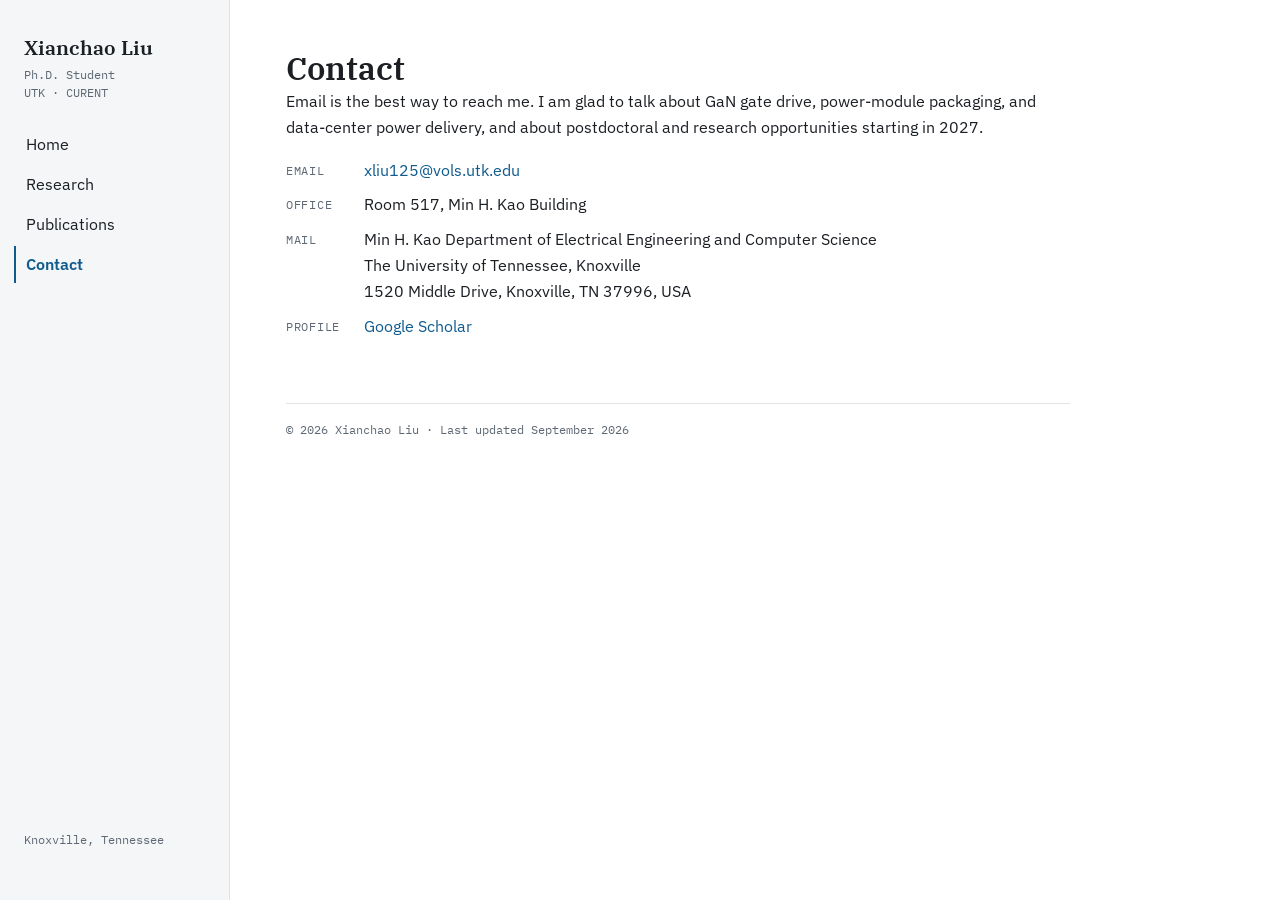
==== contact.html @ 83933827 "Add files via upload" ====
<!DOCTYPE html>
<html lang="en">
<head>
<meta charset="utf-8">
<meta name="viewport" content="width=device-width, initial-scale=1, viewport-fit=cover">
<title>Contact — Xianchao Liu</title>
<meta name="description" content="Contact information for Xianchao Liu, Ph.D. student at the University of Tennessee, Knoxville (CURENT).">
<link rel="preconnect" href="https://fonts.googleapis.com">
<link rel="preconnect" href="https://fonts.gstatic.com" crossorigin>
<link rel="stylesheet" href="https://fonts.googleapis.com/css2?family=IBM+Plex+Sans:ital,wght@0,400;0,500;0,600;1,400&family=IBM+Plex+Serif:wght@500;600&family=IBM+Plex+Mono:wght@400;500&display=swap">
<link rel="stylesheet" href="style.css">
</head>
<body>
<div class="layout">

  <aside class="rail">
    <div>
      <a class="site-name" href="index.html">Xianchao Liu</a>
      <p class="site-sub">Ph.D. Student<br>UTK · CURENT</p>
    </div>
    <nav aria-label="Site">
      <a href="index.html">Home</a>
      <a href="research.html">Research</a>
      <a href="publications.html">Publications</a>
      <a href="contact.html" aria-current="page">Contact</a>
    </nav>
    <p class="rail-foot">Knoxville, Tennessee</p>
  </aside>

  <main>

    <h1>Contact</h1>
    <p>
      Email is the best way to reach me. I am glad to talk about GaN gate drive, power-module packaging, and
      data-center power delivery, and about postdoctoral and research opportunities starting in 2027.
    </p>

    <dl class="contact-block">
      <dt>Email</dt>
      <dd><a href="mailto:xliu125@vols.utk.edu">xliu125@vols.utk.edu</a></dd>
      <dt>Office</dt>
      <dd>Room 517, Min H. Kao Building</dd>
      <dt>Mail</dt>
      <dd>
        <address>
          Min H. Kao Department of Electrical Engineering and Computer Science<br>
          The University of Tennessee, Knoxville<br>
          1520 Middle Drive, Knoxville, TN 37996, USA
        </address>
      </dd>
      <dt>Profile</dt>
      <dd><a href="https://scholar.google.com/citations?user=OeDwyBIAAAAJ&amp;hl=en">Google Scholar</a></dd>
    </dl>

    <footer class="foot">© 2026 Xianchao Liu · Last updated September 2026</footer>

  </main>
</div>
</body>
</html>
---- style.css ----
/* ------------------------------------------------------------
   Personal academic site — shared stylesheet
   Layout: fixed left rail (like a jemdoc site) + single content column.
   Edit colors and fonts here; every page picks them up.
   ------------------------------------------------------------ */

:root {
  --bg: #ffffff;
  --ink: #1b1f24;
  --muted: #5d6874;
  --accent: #0f5b8e;
  --accent-hover: #0a4670;
  --rail: #f4f6f8;
  --rule: #dfe4e9;
  --surface: #f7f9fa;
  --placeholder: #c8d0d8;

  --font-body: "IBM Plex Sans", "Helvetica Neue", Arial, sans-serif;
  --font-head: "IBM Plex Serif", Georgia, "Times New Roman", serif;
  --font-mono: "IBM Plex Mono", Menlo, Consolas, monospace;

  color-scheme: light dark;
}

@media (prefers-color-scheme: dark) {
  :root:not([data-theme="light"]) {
    --bg: #0f1317;
    --ink: #e3e7eb;
    --muted: #9aa4ae;
    --accent: #72b5e5;
    --accent-hover: #9ccbee;
    --rail: #141a20;
    --rule: #29323b;
    --surface: #161d24;
    --placeholder: #3a4551;
  }
}

:root[data-theme="dark"] {
  --bg: #0f1317;
  --ink: #e3e7eb;
  --muted: #9aa4ae;
  --accent: #72b5e5;
  --accent-hover: #9ccbee;
  --rail: #141a20;
  --rule: #29323b;
  --surface: #161d24;
  --placeholder: #3a4551;
}

/* ---------- base ---------- */

* { box-sizing: border-box; }

html { -webkit-text-size-adjust: 100%; }

body {
  margin: 0;
  background: var(--bg);
  color: var(--ink);
  font-family: var(--font-body);
  font-size: 16px;
  line-height: 1.65;
}

a { color: var(--accent); text-decoration: none; }
a:hover { color: var(--accent-hover); text-decoration: underline; }
a:focus-visible { outline: 2px solid var(--accent); outline-offset: 2px; border-radius: 2px; }

h1, h2, h3 {
  font-family: var(--font-head);
  font-weight: 600;
  line-height: 1.25;
  text-wrap: balance;
  margin: 0;
}
h1 { font-size: 2rem; }
h2 {
  font-size: 1.35rem;
  margin: 2.5rem 0 0.75rem;
  padding-bottom: 0.35rem;
  border-bottom: 1px solid var(--rule);
}
h3 { font-size: 1.1rem; margin: 1.5rem 0 0.4rem; }

p { margin: 0 0 1rem; }
ul, ol { margin: 0 0 1rem; padding-left: 1.25rem; }
img { max-width: 100%; }

/* ---------- layout: rail + main ---------- */

.layout {
  display: grid;
  grid-template-columns: 230px minmax(0, 1fr);
  min-height: 100vh;
}

.rail {
  background: var(--rail);
  border-right: 1px solid var(--rule);
  padding: 2.25rem 1.5rem;
  position: sticky;
  top: 0;
  height: 100vh;
  display: flex;
  flex-direction: column;
  gap: 1.5rem;
}

.site-name {
  font-family: var(--font-head);
  font-size: 1.25rem;
  font-weight: 600;
  color: var(--ink);
  line-height: 1.2;
  display: block;
}
.site-name:hover { text-decoration: none; color: var(--accent); }

.site-sub {
  font-family: var(--font-mono);
  font-size: 0.75rem;
  color: var(--muted);
  margin: 0.35rem 0 0;
  line-height: 1.5;
}

.rail nav { display: flex; flex-direction: column; gap: 0.15rem; }
.rail nav a {
  color: var(--ink);
  padding: 0.35rem 0.6rem;
  margin-left: -0.6rem;
  border-left: 2px solid transparent;
  border-radius: 0 3px 3px 0;
}
.rail nav a:hover { background: var(--bg); text-decoration: none; }
.rail nav a[aria-current="page"] {
  color: var(--accent);
  border-left-color: var(--accent);
  font-weight: 600;
}

.rail-foot {
  margin-top: auto;
  font-family: var(--font-mono);
  font-size: 0.72rem;
  color: var(--muted);
  line-height: 1.5;
}

main {
  padding: 3rem 3.5rem 4rem;
  max-width: 56rem;
  width: 100%;
}

/* ---------- home ---------- */

.hero {
  display: grid;
  grid-template-columns: 150px minmax(0, 1fr);
  gap: 2rem;
  align-items: start;
}

.portrait {
  width: 150px;
  max-width: 100%;
  aspect-ratio: 4 / 5;
  border: 1px dashed var(--placeholder);
  background: var(--surface);
  border-radius: 3px;
  display: grid;
  place-items: center;
  text-align: center;
  font-family: var(--font-mono);
  font-size: 0.7rem;
  color: var(--muted);
  overflow: hidden;
}
.portrait img { width: 100%; height: 100%; object-fit: cover; display: block; }

.role { color: var(--muted); margin: 0.5rem 0 0.75rem; }

.tagline {
  font-family: var(--font-head);
  font-size: 1.15rem;
  line-height: 1.4;
  margin: 0 0 1rem;
}

.links { list-style: none; padding: 0; margin: 0; display: flex; flex-wrap: wrap; gap: 0.4rem 0.5rem; }
.links a {
  display: inline-block;
  padding: 0.2rem 0.65rem;
  border: 1px solid var(--rule);
  border-radius: 999px;
  font-size: 0.85rem;
  color: var(--ink);
}
.links a:hover { border-color: var(--accent); color: var(--accent); text-decoration: none; }

.facts {
  display: grid;
  grid-template-columns: max-content minmax(0, 1fr);
  gap: 0.35rem 1.25rem;
  margin: 1rem 0 0;
  font-size: 0.95rem;
}
.facts dt {
  color: var(--muted);
  font-family: var(--font-mono);
  font-size: 0.74rem;
  text-transform: uppercase;
  letter-spacing: 0.06em;
  padding-top: 0.2rem;
}
.facts dd { margin: 0; }

.news-list { list-style: none; padding: 0; margin: 0; display: grid; gap: 0.6rem; }
.news-list li { display: grid; grid-template-columns: 5.5rem minmax(0, 1fr); gap: 1rem; }
.date {
  font-family: var(--font-mono);
  font-size: 0.8rem;
  color: var(--muted);
  padding-top: 0.2rem;
  font-variant-numeric: tabular-nums;
}

/* editor's note — remove once real content is in */
.note {
  font-size: 0.85rem;
  color: var(--muted);
  border-left: 3px solid var(--placeholder);
  background: var(--surface);
  padding: 0.45rem 0.8rem;
  border-radius: 0 3px 3px 0;
  margin: 0 0 1rem;
}

/* ---------- research ---------- */

.thrust {
  display: grid;
  grid-template-columns: minmax(0, 1fr) 300px;
  gap: 1.75rem;
  align-items: start;
  margin-top: 1.5rem;
}
.thrust h3 { margin-top: 0; }
.thrust.no-figure { grid-template-columns: minmax(0, 1fr); }

.figures { display: grid; gap: 1.25rem; }

.figure {
  margin: 0;
  max-width: 100%;
}
/* real figure: image keeps its own aspect ratio; click opens the full-size file */
.figure a { display: block; }
.figure img {
  width: 100%;
  height: auto;
  display: block;
  background: #ffffff;
  border: 1px solid var(--rule);
  border-radius: 3px;
}
/* placeholder box, until a figure is supplied */
.figure .frame {
  aspect-ratio: 4 / 3;
  max-width: 100%;
  border: 1px dashed var(--placeholder);
  background: var(--surface);
  border-radius: 3px;
  display: grid;
  place-items: center;
  text-align: center;
  font-family: var(--font-mono);
  font-size: 0.7rem;
  color: var(--muted);
  padding: 0.5rem;
  overflow: hidden;
}
.figure figcaption { font-size: 0.78rem; color: var(--muted); margin-top: 0.4rem; line-height: 1.4; }

.spec {
  font-family: var(--font-mono);
  font-size: 0.8rem;
  color: var(--muted);
  margin: 0 0 0.5rem;
}

.related { font-size: 0.9rem; color: var(--muted); }

/* ---------- publications ---------- */

.pub-list { list-style: none; padding: 0; margin: 0 0 1.5rem; display: grid; gap: 1rem; counter-reset: pub; }
.pub { position: relative; padding-left: 2.4rem; }
.pub::before {
  counter-increment: pub;
  content: "[" counter(pub) "]";
  position: absolute;
  left: 0;
  top: 0.2rem;
  font-family: var(--font-mono);
  font-size: 0.8rem;
  color: var(--muted);
}
.pub-title { font-weight: 600; }
.pub-authors, .pub-venue { display: block; }
.pub-venue { color: var(--muted); }
.pub-links { display: inline-flex; gap: 0.3rem; margin-top: 0.3rem; }
.pub-links a {
  font-family: var(--font-mono);
  font-size: 0.72rem;
  padding: 0.1rem 0.45rem;
  border: 1px solid var(--rule);
  border-radius: 3px;
}
.pub-links a:hover { border-color: var(--accent); text-decoration: none; }

/* ---------- contact ---------- */

.contact-block { display: grid; grid-template-columns: max-content minmax(0, 1fr); gap: 0.5rem 1.5rem; margin: 1rem 0; }
.contact-block dt { color: var(--muted); font-family: var(--font-mono); font-size: 0.78rem; text-transform: uppercase; letter-spacing: 0.06em; padding-top: 0.2rem; }
.contact-block dd { margin: 0; }
address { font-style: normal; }

/* ---------- footer ---------- */

.foot {
  margin-top: 4rem;
  padding-top: 1rem;
  border-top: 1px solid var(--rule);
  font-family: var(--font-mono);
  font-size: 0.75rem;
  color: var(--muted);
}

/* ---------- phone width ---------- */

@media (max-width: 760px) {
  .layout { grid-template-columns: 1fr; }
  .rail {
    position: static;
    height: auto;
    border-right: 0;
    border-bottom: 1px solid var(--rule);
    padding: 1rem;
    gap: 0.75rem;
  }
  .rail nav { flex-direction: row; flex-wrap: wrap; gap: 0.25rem 0.5rem; }
  .rail nav a {
    border-left: 0;
    border-bottom: 2px solid transparent;
    margin-left: 0;
    padding: 0.25rem 0.4rem;
    border-radius: 3px;
  }
  .rail nav a[aria-current="page"] { border-bottom-color: var(--accent); }
  .rail-foot { display: none; }
  main { padding: 1.5rem 1rem 3rem; }
  .hero { grid-template-columns: 1fr; gap: 1.25rem; }
  .portrait { width: 130px; }
  .thrust { grid-template-columns: 1fr; }
  .thrust .figures, .thrust .figure { order: -1; max-width: 360px; }
  .news-list li { grid-template-columns: 4.5rem minmax(0, 1fr); gap: 0.6rem; }
  .facts, .contact-block { grid-template-columns: 1fr; gap: 0.1rem; }
  .facts dd, .contact-block dd { margin-bottom: 0.6rem; }
}

@media (prefers-reduced-motion: reduce) {
  * { transition: none !important; animation: none !important; }
}
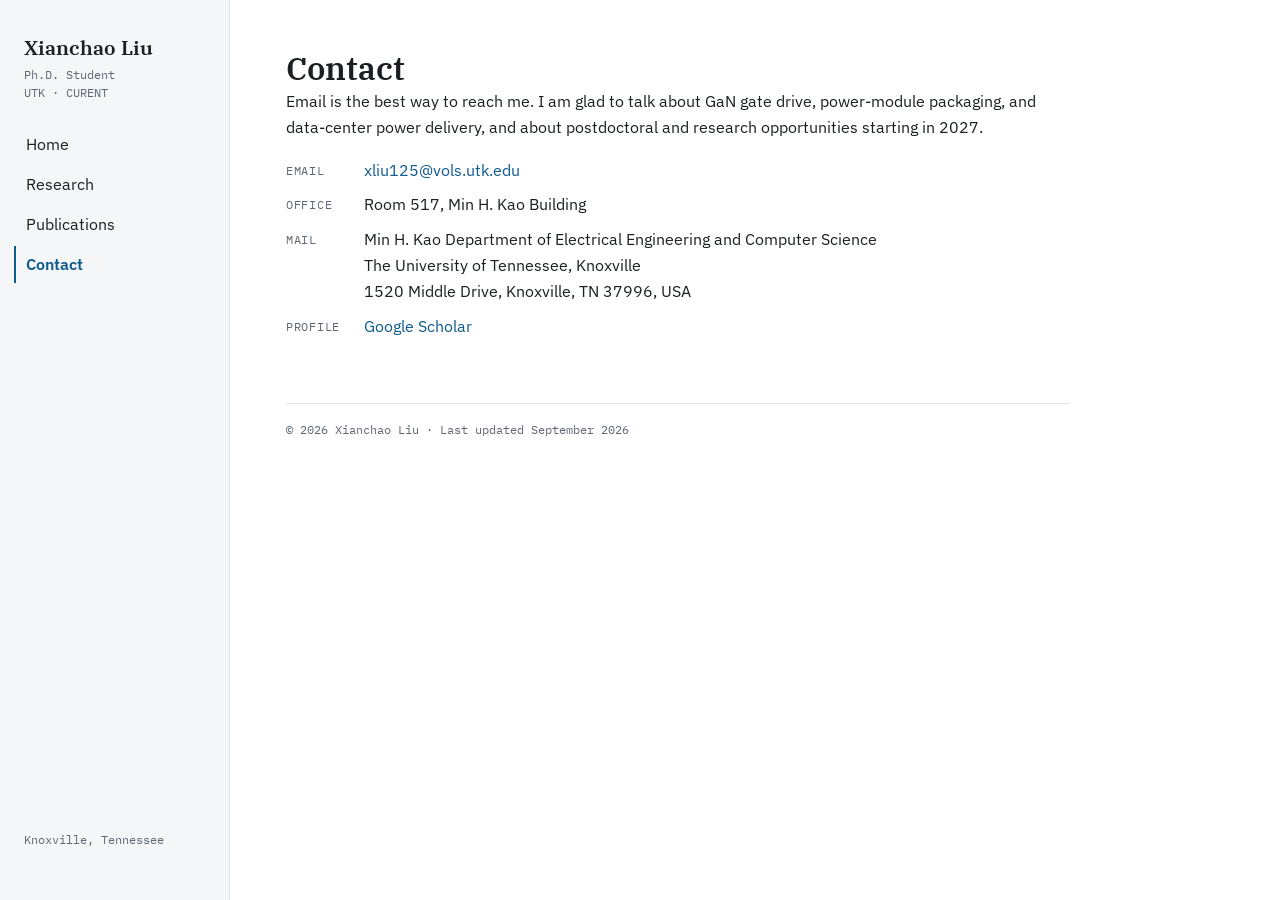
==== commit 3afe5fd3: "Add files via upload" ====
--- a/contact.html
+++ b/contact.html
@@ -5,9 +5,6 @@
 <meta name="viewport" content="width=device-width, initial-scale=1, viewport-fit=cover">
 <title>Contact — Xianchao Liu</title>
 <meta name="description" content="Contact information for Xianchao Liu, Ph.D. student at the University of Tennessee, Knoxville (CURENT).">
-<link rel="preconnect" href="https://fonts.googleapis.com">
-<link rel="preconnect" href="https://fonts.gstatic.com" crossorigin>
-<link rel="stylesheet" href="https://fonts.googleapis.com/css2?family=IBM+Plex+Sans:ital,wght@0,400;0,500;0,600;1,400&family=IBM+Plex+Serif:wght@500;600&family=IBM+Plex+Mono:wght@400;500&display=swap">
 <link rel="stylesheet" href="style.css">
 </head>
 <body>
--- a/style.css
+++ b/style.css
@@ -3,6 +3,18 @@
    Layout: fixed left rail (like a jemdoc site) + single content column.
    Edit colors and fonts here; every page picks them up.
    ------------------------------------------------------------ */
+
+/* ---------- fonts: self-hosted IBM Plex (SIL Open Font License), latin subset ----------
+   Served from this repository so the site loads without Google Fonts (blocked in mainland China). */
+
+@font-face { font-family: "IBM Plex Sans"; font-style: normal; font-weight: 400; font-display: swap; src: url("assets/ibm-plex-sans-latin-400-normal.woff2") format("woff2"); }
+@font-face { font-family: "IBM Plex Sans"; font-style: italic; font-weight: 400; font-display: swap; src: url("assets/ibm-plex-sans-latin-400-italic.woff2") format("woff2"); }
+@font-face { font-family: "IBM Plex Sans"; font-style: normal; font-weight: 500; font-display: swap; src: url("assets/ibm-plex-sans-latin-500-normal.woff2") format("woff2"); }
+@font-face { font-family: "IBM Plex Sans"; font-style: normal; font-weight: 600; font-display: swap; src: url("assets/ibm-plex-sans-latin-600-normal.woff2") format("woff2"); }
+@font-face { font-family: "IBM Plex Serif"; font-style: normal; font-weight: 500; font-display: swap; src: url("assets/ibm-plex-serif-latin-500-normal.woff2") format("woff2"); }
+@font-face { font-family: "IBM Plex Serif"; font-style: normal; font-weight: 600; font-display: swap; src: url("assets/ibm-plex-serif-latin-600-normal.woff2") format("woff2"); }
+@font-face { font-family: "IBM Plex Mono"; font-style: normal; font-weight: 400; font-display: swap; src: url("assets/ibm-plex-mono-latin-400-normal.woff2") format("woff2"); }
+@font-face { font-family: "IBM Plex Mono"; font-style: normal; font-weight: 500; font-display: swap; src: url("assets/ibm-plex-mono-latin-500-normal.woff2") format("woff2"); }
 
 :root {
   --bg: #ffffff;
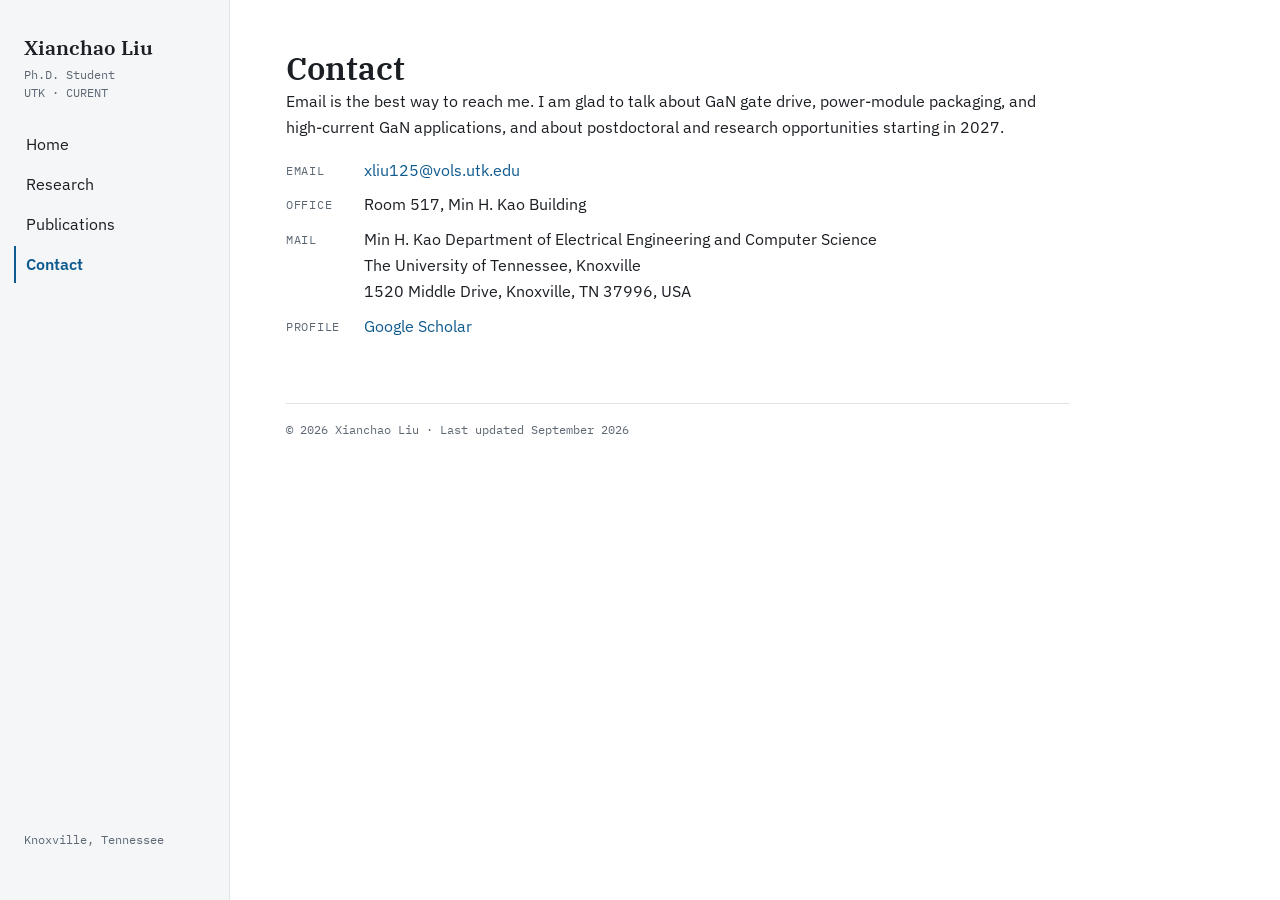
==== commit bd13babd: "Add files via upload" ====
--- a/contact.html
+++ b/contact.html
@@ -29,7 +29,7 @@
     <h1>Contact</h1>
     <p>
       Email is the best way to reach me. I am glad to talk about GaN gate drive, power-module packaging, and
-      data-center power delivery, and about postdoctoral and research opportunities starting in 2027.
+      high-current GaN applications, and about postdoctoral and research opportunities starting in 2027.
     </p>
 
     <dl class="contact-block">
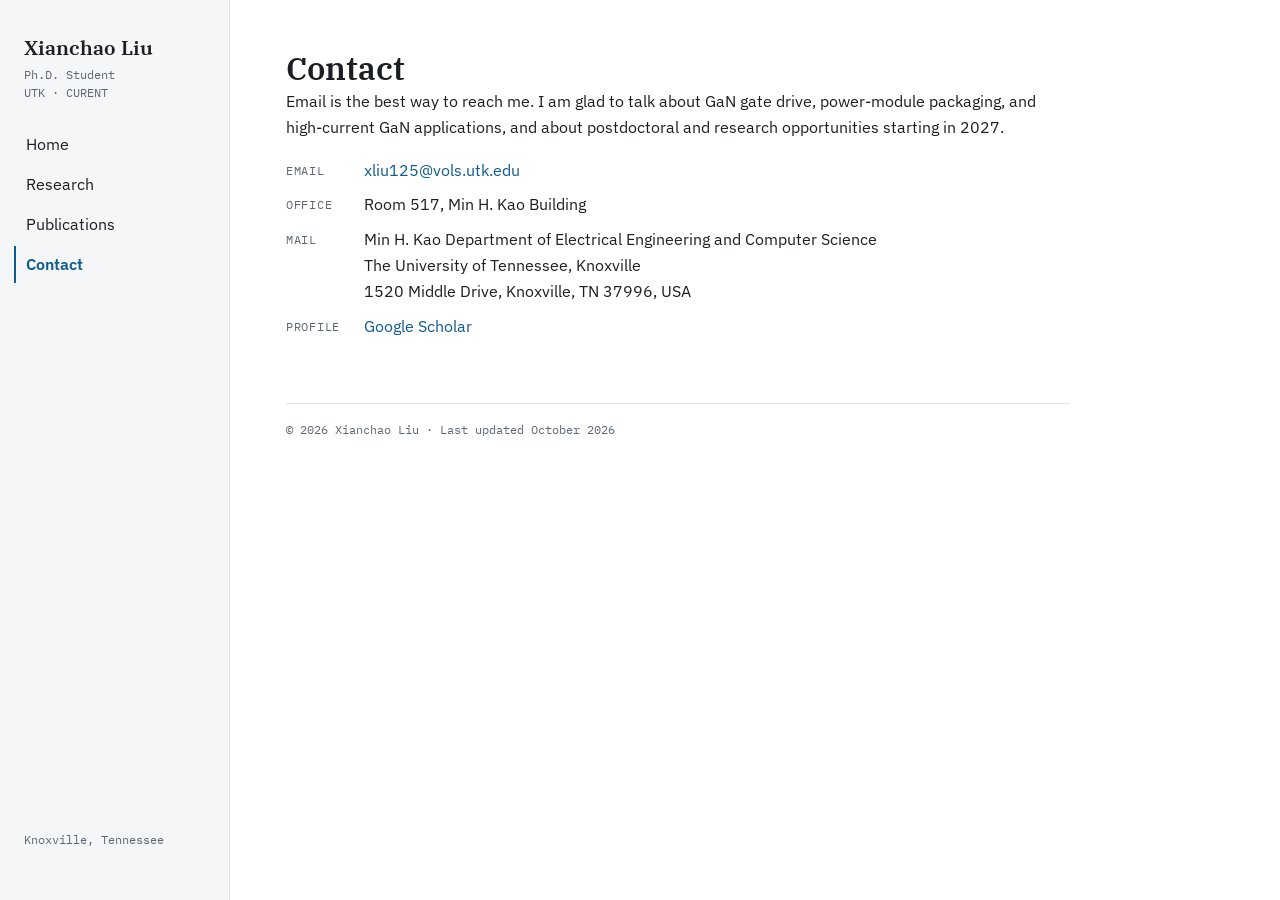
==== commit 754f322f: "Add files via upload" ====
--- a/contact.html
+++ b/contact.html
@@ -49,7 +49,7 @@
       <dd><a href="https://scholar.google.com/citations?user=OeDwyBIAAAAJ&amp;hl=en">Google Scholar</a></dd>
     </dl>
 
-    <footer class="foot">© 2026 Xianchao Liu · Last updated September 2026</footer>
+    <footer class="foot">© 2026 Xianchao Liu · Last updated October 2026</footer>
 
   </main>
 </div>
--- a/style.css
+++ b/style.css
@@ -228,6 +228,8 @@
   padding-top: 0.2rem;
 }
 .facts dd { margin: 0; }
+.expertise { gap: 0.6rem 1.25rem; margin-top: 0.25rem; }
+.expertise dd { line-height: 1.55; }
 
 .news-list { list-style: none; padding: 0; margin: 0; display: grid; gap: 0.6rem; }
 .news-list li { display: grid; grid-template-columns: 5.5rem minmax(0, 1fr); gap: 1rem; }
